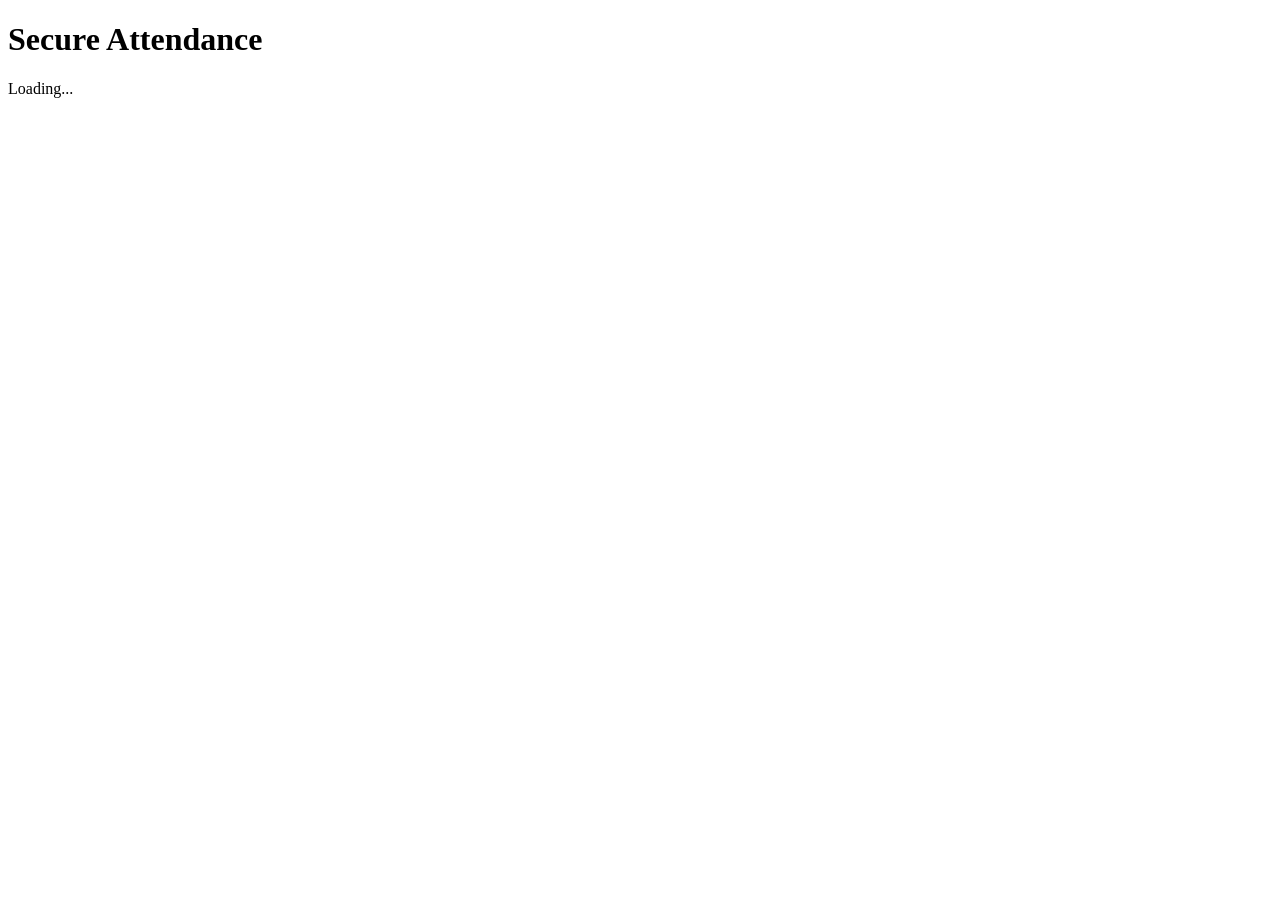
==== index.html @ f1f604b9 "Add mobile attendance web app" ====
<!doctype html><html><head><meta charset='utf-8'><meta name='viewport' content='width=device-width,initial-scale=1'><title>Secure Attendance</title></head><body><h1>Secure Attendance</h1><p>Loading...</p></body></html>
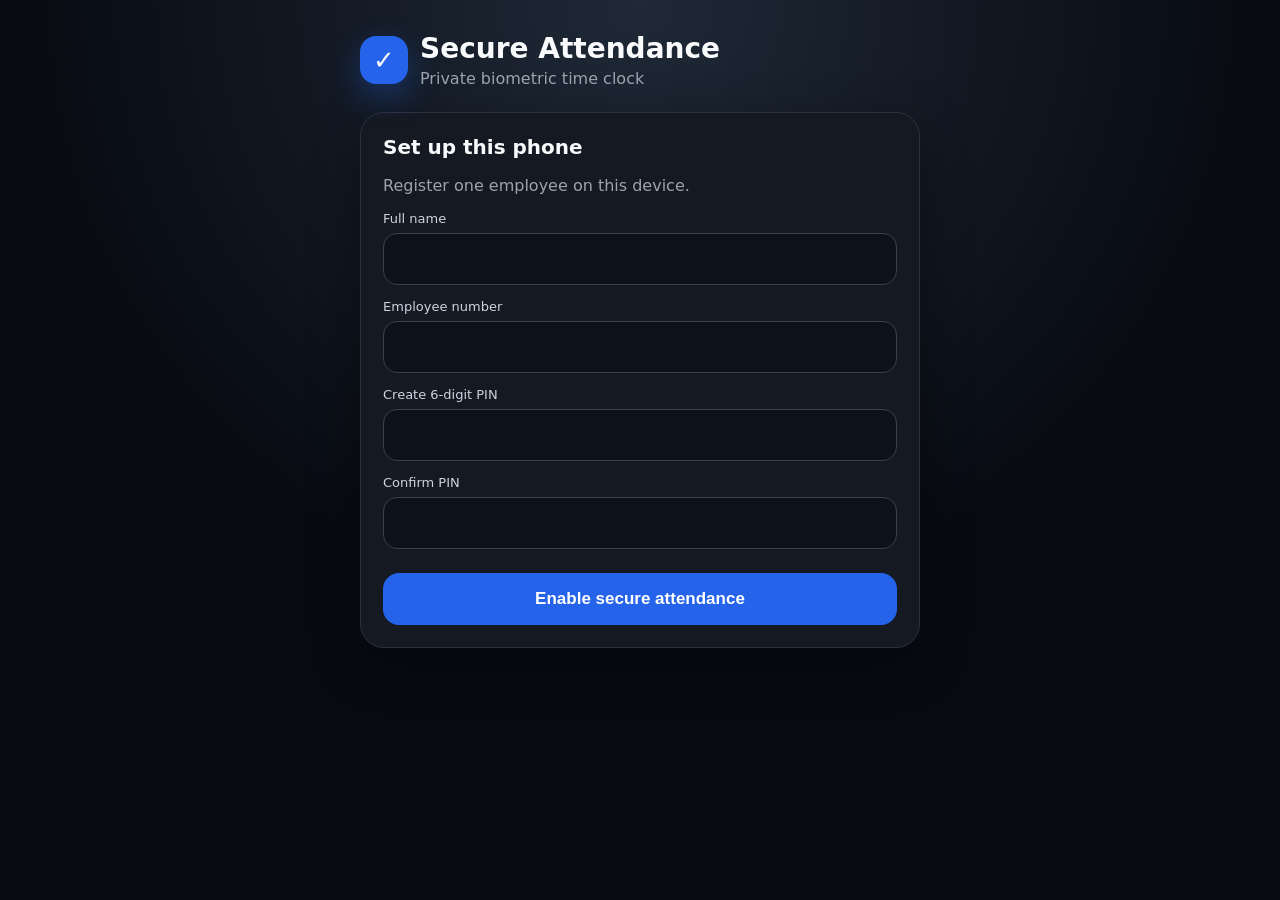
==== commit 94be4159: "Build complete mobile attendance PWA" ====
--- a/index.html
+++ b/index.html
@@ -1 +1,76 @@
-<!doctype html><html><head><meta charset='utf-8'><meta name='viewport' content='width=device-width,initial-scale=1'><title>Secure Attendance</title></head><body><h1>Secure Attendance</h1><p>Loading...</p></body></html>+<!doctype html>
+<html lang="en">
+<head>
+<meta charset="utf-8" />
+<meta name="viewport" content="width=device-width,initial-scale=1,viewport-fit=cover" />
+<meta name="theme-color" content="#111827" />
+<link rel="manifest" href="manifest.webmanifest" />
+<title>Secure Attendance</title>
+<style>
+:root{font-family:Inter,system-ui,-apple-system,Segoe UI,Roboto,sans-serif;color:#f9fafb;background:#080b12}*{box-sizing:border-box}body{margin:0;min-height:100vh;background:radial-gradient(circle at top,#1f2937 0,#080b12 55%);padding:env(safe-area-inset-top) 16px env(safe-area-inset-bottom)}.app{max-width:560px;margin:auto;padding:24px 0 80px}.brand{display:flex;align-items:center;gap:12px;margin:8px 0 24px}.logo{width:48px;height:48px;border-radius:16px;background:#2563eb;display:grid;place-items:center;font-size:26px;box-shadow:0 12px 32px #2563eb55}.muted{color:#9ca3af}.card{background:#151922;border:1px solid #2a3140;border-radius:24px;padding:22px;margin-bottom:16px;box-shadow:0 18px 50px #0006}h1,h2,p{margin-top:0}h1{font-size:28px;margin-bottom:4px}h2{font-size:20px}.field{margin:14px 0}.field label{display:block;font-size:13px;color:#cbd5e1;margin-bottom:7px}.field input{width:100%;padding:15px 16px;border-radius:14px;border:1px solid #374151;background:#0d1119;color:white;font-size:17px;outline:none}.field input:focus{border-color:#3b82f6}.btn{width:100%;border:0;border-radius:16px;padding:16px;font-size:17px;font-weight:750;cursor:pointer;margin-top:10px}.primary{background:#2563eb;color:white}.success{background:#16a34a;color:white}.danger{background:#dc2626;color:white}.secondary{background:#293140;color:white}.ghost{background:transparent;color:#cbd5e1;border:1px solid #374151}.clock{font-size:48px;font-weight:800;letter-spacing:-2px;text-align:center;margin:8px 0}.date{text-align:center;color:#9ca3af}.status{text-align:center;margin:22px 0}.pill{display:inline-block;padding:8px 13px;border-radius:999px;background:#263043;color:#cbd5e1;font-size:13px}.tabs{position:fixed;bottom:0;left:0;right:0;background:#10141ddd;border-top:1px solid #2a3140;backdrop-filter:blur(16px);display:flex;justify-content:center;padding:8px max(12px,env(safe-area-inset-right)) calc(8px + env(safe-area-inset-bottom))}.tabs button{max-width:280px;flex:1;background:transparent;border:0;color:#9ca3af;padding:10px;font-weight:700}.tabs button.active{color:#60a5fa}.row{display:flex;justify-content:space-between;align-items:center;gap:12px;padding:14px 0;border-bottom:1px solid #2a3140}.row:last-child{border-bottom:0}.type{font-weight:750}.time{font-size:14px;color:#9ca3af}.empty{text-align:center;color:#9ca3af;padding:30px 0}.hidden{display:none!important}.notice{padding:12px 14px;border-radius:14px;background:#312e1d;color:#fde68a;font-size:13px;margin:12px 0}.error{background:#3b1717;color:#fecaca}.ok{background:#15351f;color:#bbf7d0}.pin{text-align:center;letter-spacing:12px;font-size:24px}.topline{display:flex;justify-content:space-between;align-items:center}.small{font-size:12px}.summary{display:grid;grid-template-columns:1fr 1fr;gap:12px}.stat{background:#0e131c;border-radius:16px;padding:16px}.stat b{display:block;font-size:24px;margin-top:4px}
+</style>
+</head>
+<body>
+<div class="app">
+  <div class="brand"><div class="logo">✓</div><div><h1>Secure Attendance</h1><div class="muted">Private biometric time clock</div></div></div>
+
+  <section id="enrol" class="card hidden">
+    <h2>Set up this phone</h2><p class="muted">Register one employee on this device.</p>
+    <div class="field"><label>Full name</label><input id="name" autocomplete="name" /></div>
+    <div class="field"><label>Employee number</label><input id="employeeId" autocomplete="off" /></div>
+    <div class="field"><label>Create 6-digit PIN</label><input id="newPin" class="pin" inputmode="numeric" maxlength="6" type="password" /></div>
+    <div class="field"><label>Confirm PIN</label><input id="confirmPin" class="pin" inputmode="numeric" maxlength="6" type="password" /></div>
+    <div id="enrolMsg"></div>
+    <button class="btn primary" onclick="enrol()">Enable secure attendance</button>
+  </section>
+
+  <section id="lock" class="card hidden">
+    <h2>Unlock attendance</h2><p class="muted" id="welcome"></p>
+    <button id="bioUnlock" class="btn primary" onclick="unlockBiometric()">Unlock with biometrics</button>
+    <div class="field"><label>Or enter your 6-digit PIN</label><input id="pin" class="pin" inputmode="numeric" maxlength="6" type="password" /></div>
+    <div id="lockMsg"></div><button class="btn secondary" onclick="unlockPin()">Unlock with PIN</button>
+  </section>
+
+  <main id="main" class="hidden">
+    <section id="clockView">
+      <div class="card">
+        <div class="topline"><div><b id="employeeName"></b><div class="muted small" id="employeeCode"></div></div><button class="btn ghost" style="width:auto;padding:9px 12px;margin:0" onclick="lockApp()">Lock</button></div>
+        <div class="clock" id="clock">--:--</div><div class="date" id="date"></div>
+        <div class="status"><span class="pill" id="status">Not clocked in</span></div>
+        <button id="punchButton" class="btn success" onclick="punch()">Clock In</button>
+        <div id="punchMsg"></div>
+      </div>
+      <div class="card summary"><div class="stat"><span class="muted small">This week</span><b id="weekHours">0h 00m</b></div><div class="stat"><span class="muted small">Punches</span><b id="weekPunches">0</b></div></div>
+    </section>
+    <section id="historyView" class="hidden"><div class="card"><h2>This week's history</h2><div id="history"></div></div><button class="btn ghost" onclick="exportData()">Export backup</button></section>
+    <nav class="tabs"><button id="clockTab" class="active" onclick="showTab('clock')">Clock</button><button id="historyTab" onclick="showTab('history')">History</button></nav>
+  </main>
+</div>
+<script>
+const K={profile:'sa_profile_v1',punches:'sa_punches_v1'};let unlocked=false;
+const $=id=>document.getElementById(id), profile=()=>JSON.parse(localStorage.getItem(K.profile)||'null'), punches=()=>JSON.parse(localStorage.getItem(K.punches)||'[]');
+function b64(buf){return btoa(String.fromCharCode(...new Uint8Array(buf))).replaceAll('+','-').replaceAll('/','_').replaceAll('=','')}
+function unb64(s){s=s.replaceAll('-','+').replaceAll('_','/');while(s.length%4)s+='=';return Uint8Array.from(atob(s),c=>c.charCodeAt(0))}
+async function hashPin(pin,salt){const data=new TextEncoder().encode(salt+':'+pin);return b64(await crypto.subtle.digest('SHA-256',data))}
+function random(n=32){const a=new Uint8Array(n);crypto.getRandomValues(a);return a}
+function msg(id,text,cls='error'){ $(id).innerHTML=text?`<div class="notice ${cls}">${text}</div>`:'' }
+function boot(){if('serviceWorker'in navigator)navigator.serviceWorker.register('./sw.js').catch(()=>{});tick();setInterval(tick,1000);const p=profile();if(!p){$('enrol').classList.remove('hidden')}else{$('welcome').textContent=`Welcome back, ${p.name}`;$('lock').classList.remove('hidden');if(!window.PublicKeyCredential)$('bioUnlock').classList.add('hidden')}}
+function tick(){const d=new Date();$('clock').textContent=d.toLocaleTimeString([],{hour:'2-digit',minute:'2-digit'});$('date').textContent=d.toLocaleDateString([],{weekday:'long',day:'numeric',month:'long',year:'numeric'})}
+async function enrol(){msg('enrolMsg','');const name=$('name').value.trim(),employeeId=$('employeeId').value.trim(),pin=$('newPin').value,confirm=$('confirmPin').value;if(!name||!employeeId)return msg('enrolMsg','Enter the employee name and number.');if(!/^\d{6}$/.test(pin)||pin!==confirm)return msg('enrolMsg','Use matching 6-digit PINs.');const salt=b64(random(16)),pinHash=await hashPin(pin,salt);let credentialId=null;if(window.PublicKeyCredential&&location.protocol==='https:'){try{const c=await navigator.credentials.create({publicKey:{challenge:random(),rp:{name:'Secure Attendance'},user:{id:random(16),name:employeeId,displayName:name},pubKeyCredParams:[{alg:-7,type:'public-key'},{alg:-257,type:'public-key'}],authenticatorSelection:{authenticatorAttachment:'platform',userVerification:'required'},timeout:60000,attestation:'none'}});credentialId=b64(c.rawId)}catch(e){if(!confirm('Biometric enrolment was cancelled or unavailable. Continue with PIN only?'))return}}localStorage.setItem(K.profile,JSON.stringify({name,employeeId,salt,pinHash,credentialId,createdAt:new Date().toISOString()}));localStorage.setItem(K.punches,'[]');$('enrol').classList.add('hidden');openMain();}
+async function biometricVerify(){const p=profile();if(!p?.credentialId||!window.PublicKeyCredential)throw new Error('Biometrics are not enrolled on this device.');await navigator.credentials.get({publicKey:{challenge:random(),allowCredentials:[{id:unb64(p.credentialId),type:'public-key',transports:['internal']}],userVerification:'required',timeout:60000}});return true}
+async function unlockBiometric(){msg('lockMsg','');try{await biometricVerify();$('lock').classList.add('hidden');openMain()}catch(e){msg('lockMsg','Biometric verification failed. Use your PIN or try again.')}}
+async function unlockPin(){msg('lockMsg','');const p=profile(),pin=$('pin').value;if(await hashPin(pin,p.salt)!==p.pinHash)return msg('lockMsg','Incorrect PIN.');$('pin').value='';$('lock').classList.add('hidden');openMain()}
+function openMain(){unlocked=true;$('main').classList.remove('hidden');const p=profile();$('employeeName').textContent=p.name;$('employeeCode').textContent=`Employee ${p.employeeId}`;render()}
+function lockApp(){unlocked=false;$('main').classList.add('hidden');$('lock').classList.remove('hidden')}
+function currentState(){const a=punches();return a.length&&a[0].type==='IN'?'IN':'OUT'}
+async function punch(){msg('punchMsg','');const p=profile();if(p.credentialId){try{await biometricVerify()}catch(e){return msg('punchMsg','Identity verification failed. No attendance was recorded.')}}else{const pin=prompt('Enter your 6-digit attendance PIN');if(!pin||await hashPin(pin,p.salt)!==p.pinHash)return msg('punchMsg','Incorrect PIN. No attendance was recorded.')}const type=currentState()==='IN'?'OUT':'IN',a=punches();a.unshift({id:crypto.randomUUID?.()||String(Date.now()),type,timestamp:new Date().toISOString(),verified:p.credentialId?'BIOMETRIC':'PIN'});localStorage.setItem(K.punches,JSON.stringify(a));msg('punchMsg',type==='IN'?'Clock-in recorded successfully.':'Clock-out recorded successfully.','ok');render()}
+function weekStart(){const d=new Date(),day=(d.getDay()+6)%7;d.setHours(0,0,0,0);d.setDate(d.getDate()-day);return d}
+function weekly(){return punches().filter(x=>new Date(x.timestamp)>=weekStart())}
+function duration(list){let ms=0,inTime=null;[...list].reverse().forEach(x=>{if(x.type==='IN')inTime=new Date(x.timestamp);else if(inTime){ms+=new Date(x.timestamp)-inTime;inTime=null}});return ms}
+function fmt(ms){const m=Math.floor(ms/60000);return `${Math.floor(m/60)}h ${String(m%60).padStart(2,'0')}m`}
+function render(){const state=currentState();$('status').textContent=state==='IN'?'Currently clocked in':'Not clocked in';$('punchButton').textContent=state==='IN'?'Clock Out':'Clock In';$('punchButton').className='btn '+(state==='IN'?'danger':'success');const w=weekly();$('weekHours').textContent=fmt(duration(w));$('weekPunches').textContent=w.length;const h=$('history');h.innerHTML=w.length?w.map(x=>`<div class="row"><div><div class="type">${x.type==='IN'?'Clock In':'Clock Out'}</div><div class="time">${new Date(x.timestamp).toLocaleDateString([],{weekday:'short',day:'numeric',month:'short'})}</div></div><div style="text-align:right"><b>${new Date(x.timestamp).toLocaleTimeString([],{hour:'2-digit',minute:'2-digit'})}</b><div class="time">${x.verified}</div></div></div>`).join(''):'<div class="empty">No punches recorded this week.</div>'}
+function showTab(t){$('clockView').classList.toggle('hidden',t!=='clock');$('historyView').classList.toggle('hidden',t!=='history');$('clockTab').classList.toggle('active',t==='clock');$('historyTab').classList.toggle('active',t==='history');render()}
+function exportData(){const blob=new Blob([JSON.stringify({profile:{name:profile().name,employeeId:profile().employeeId},punches:punches()},null,2)],{type:'application/json'}),a=document.createElement('a');a.href=URL.createObjectURL(blob);a.download='attendance-backup.json';a.click();URL.revokeObjectURL(a.href)}
+document.addEventListener('visibilitychange',()=>{if(document.hidden&&unlocked)lockApp()});boot();
+</script>
+</body></html>
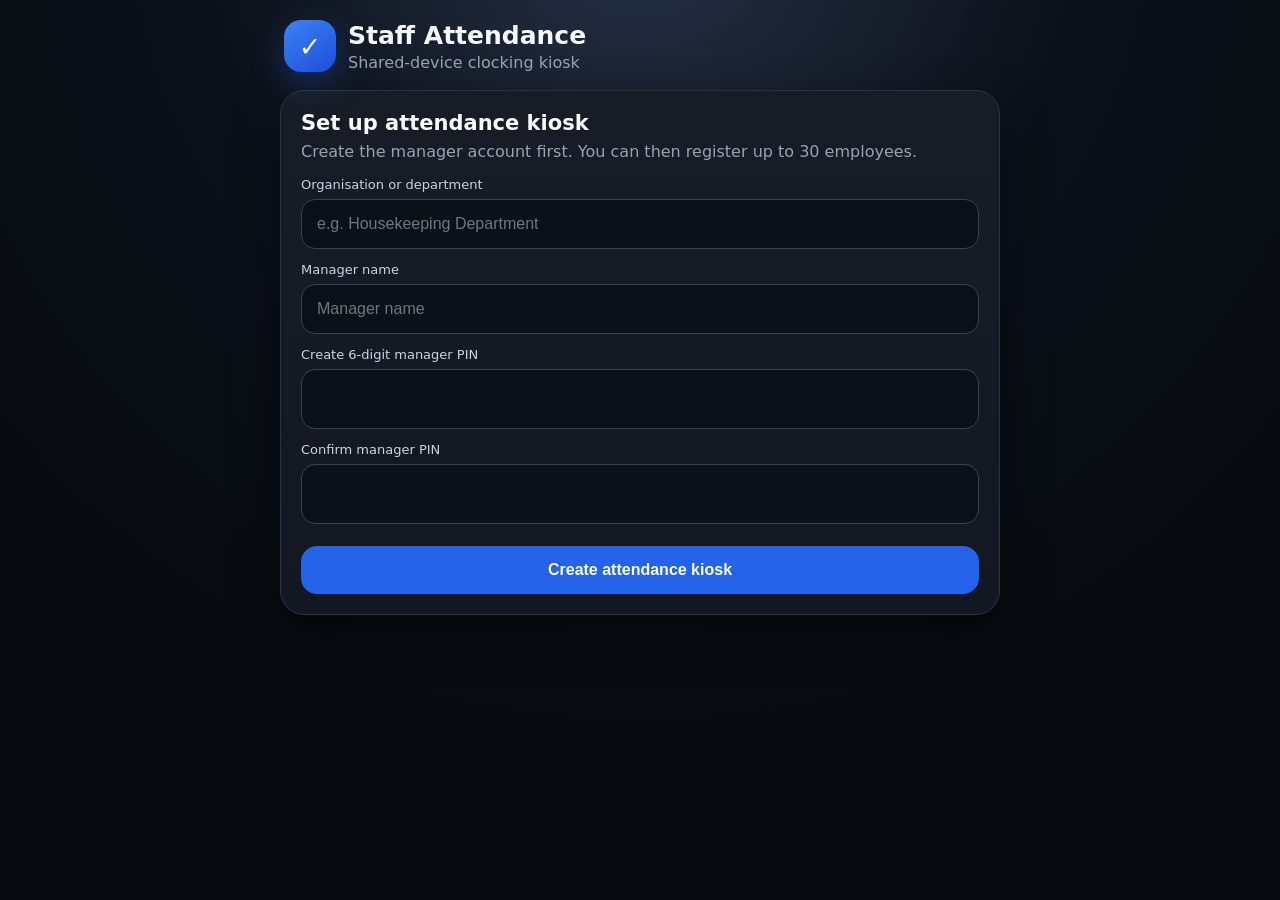
==== commit 17b21952: "Convert attendance app to 30 employee kiosk" ====
--- a/index.html
+++ b/index.html
@@ -2,75 +2,114 @@
 <html lang="en">
 <head>
 <meta charset="utf-8" />
-<meta name="viewport" content="width=device-width,initial-scale=1,viewport-fit=cover" />
+<meta name="viewport" content="width=device-width,initial-scale=1,viewport-fit=cover,user-scalable=no" />
 <meta name="theme-color" content="#111827" />
+<meta name="mobile-web-app-capable" content="yes" />
+<meta name="apple-mobile-web-app-capable" content="yes" />
+<meta name="apple-mobile-web-app-status-bar-style" content="black-translucent" />
 <link rel="manifest" href="manifest.webmanifest" />
-<title>Secure Attendance</title>
-<style>
-:root{font-family:Inter,system-ui,-apple-system,Segoe UI,Roboto,sans-serif;color:#f9fafb;background:#080b12}*{box-sizing:border-box}body{margin:0;min-height:100vh;background:radial-gradient(circle at top,#1f2937 0,#080b12 55%);padding:env(safe-area-inset-top) 16px env(safe-area-inset-bottom)}.app{max-width:560px;margin:auto;padding:24px 0 80px}.brand{display:flex;align-items:center;gap:12px;margin:8px 0 24px}.logo{width:48px;height:48px;border-radius:16px;background:#2563eb;display:grid;place-items:center;font-size:26px;box-shadow:0 12px 32px #2563eb55}.muted{color:#9ca3af}.card{background:#151922;border:1px solid #2a3140;border-radius:24px;padding:22px;margin-bottom:16px;box-shadow:0 18px 50px #0006}h1,h2,p{margin-top:0}h1{font-size:28px;margin-bottom:4px}h2{font-size:20px}.field{margin:14px 0}.field label{display:block;font-size:13px;color:#cbd5e1;margin-bottom:7px}.field input{width:100%;padding:15px 16px;border-radius:14px;border:1px solid #374151;background:#0d1119;color:white;font-size:17px;outline:none}.field input:focus{border-color:#3b82f6}.btn{width:100%;border:0;border-radius:16px;padding:16px;font-size:17px;font-weight:750;cursor:pointer;margin-top:10px}.primary{background:#2563eb;color:white}.success{background:#16a34a;color:white}.danger{background:#dc2626;color:white}.secondary{background:#293140;color:white}.ghost{background:transparent;color:#cbd5e1;border:1px solid #374151}.clock{font-size:48px;font-weight:800;letter-spacing:-2px;text-align:center;margin:8px 0}.date{text-align:center;color:#9ca3af}.status{text-align:center;margin:22px 0}.pill{display:inline-block;padding:8px 13px;border-radius:999px;background:#263043;color:#cbd5e1;font-size:13px}.tabs{position:fixed;bottom:0;left:0;right:0;background:#10141ddd;border-top:1px solid #2a3140;backdrop-filter:blur(16px);display:flex;justify-content:center;padding:8px max(12px,env(safe-area-inset-right)) calc(8px + env(safe-area-inset-bottom))}.tabs button{max-width:280px;flex:1;background:transparent;border:0;color:#9ca3af;padding:10px;font-weight:700}.tabs button.active{color:#60a5fa}.row{display:flex;justify-content:space-between;align-items:center;gap:12px;padding:14px 0;border-bottom:1px solid #2a3140}.row:last-child{border-bottom:0}.type{font-weight:750}.time{font-size:14px;color:#9ca3af}.empty{text-align:center;color:#9ca3af;padding:30px 0}.hidden{display:none!important}.notice{padding:12px 14px;border-radius:14px;background:#312e1d;color:#fde68a;font-size:13px;margin:12px 0}.error{background:#3b1717;color:#fecaca}.ok{background:#15351f;color:#bbf7d0}.pin{text-align:center;letter-spacing:12px;font-size:24px}.topline{display:flex;justify-content:space-between;align-items:center}.small{font-size:12px}.summary{display:grid;grid-template-columns:1fr 1fr;gap:12px}.stat{background:#0e131c;border-radius:16px;padding:16px}.stat b{display:block;font-size:24px;margin-top:4px}
-</style>
+<title>Staff Attendance Kiosk</title>
+<link rel="stylesheet" href="app.css" />
 </head>
 <body>
 <div class="app">
-  <div class="brand"><div class="logo">✓</div><div><h1>Secure Attendance</h1><div class="muted">Private biometric time clock</div></div></div>
+  <header class="brand"><div class="logo">✓</div><div><h1 id="brandName">Staff Attendance</h1><div class="muted">Shared-device clocking kiosk</div></div></header>
 
-  <section id="enrol" class="card hidden">
-    <h2>Set up this phone</h2><p class="muted">Register one employee on this device.</p>
-    <div class="field"><label>Full name</label><input id="name" autocomplete="name" /></div>
-    <div class="field"><label>Employee number</label><input id="employeeId" autocomplete="off" /></div>
-    <div class="field"><label>Create 6-digit PIN</label><input id="newPin" class="pin" inputmode="numeric" maxlength="6" type="password" /></div>
-    <div class="field"><label>Confirm PIN</label><input id="confirmPin" class="pin" inputmode="numeric" maxlength="6" type="password" /></div>
-    <div id="enrolMsg"></div>
-    <button class="btn primary" onclick="enrol()">Enable secure attendance</button>
+  <section id="setupView" class="card hidden">
+    <h2>Set up attendance kiosk</h2>
+    <p class="muted">Create the manager account first. You can then register up to 30 employees.</p>
+    <div class="field"><label>Organisation or department</label><input id="setupOrg" placeholder="e.g. Housekeeping Department" maxlength="60" /></div>
+    <div class="field"><label>Manager name</label><input id="setupManager" placeholder="Manager name" maxlength="60" /></div>
+    <div class="field"><label>Create 6-digit manager PIN</label><input id="setupPin" class="pin" inputmode="numeric" maxlength="6" type="password" /></div>
+    <div class="field"><label>Confirm manager PIN</label><input id="setupPin2" class="pin" inputmode="numeric" maxlength="6" type="password" /></div>
+    <div id="setupMsg"></div>
+    <button class="btn primary" onclick="createKiosk()">Create attendance kiosk</button>
   </section>
 
-  <section id="lock" class="card hidden">
-    <h2>Unlock attendance</h2><p class="muted" id="welcome"></p>
-    <button id="bioUnlock" class="btn primary" onclick="unlockBiometric()">Unlock with biometrics</button>
-    <div class="field"><label>Or enter your 6-digit PIN</label><input id="pin" class="pin" inputmode="numeric" maxlength="6" type="password" /></div>
-    <div id="lockMsg"></div><button class="btn secondary" onclick="unlockPin()">Unlock with PIN</button>
+  <main id="kioskView" class="hidden">
+    <section id="clockPage">
+      <div class="card">
+        <div class="kiosk-title"><div class="clock" id="clock">--:--</div><div class="date" id="date"></div></div>
+        <div class="field search"><label>Select your name</label><input id="employeeSearch" placeholder="Search name or employee number" oninput="renderEmployees()" /></div>
+        <div class="section-head"><span class="count" id="employeeCount"></span><span class="badge" id="clockedInCount">0 clocked in</span></div>
+        <div id="employeeGrid" class="employee-grid"></div>
+        <div id="noEmployees" class="empty hidden">No employees have been registered. Ask the manager to add employees.</div>
+      </div>
+      <button class="admin-link" onclick="openAdminLogin()">Manager administration</button>
+      <div class="footer-note">Each employee must use their own private six-digit PIN.</div>
+    </section>
+
+    <section id="todayPage" class="hidden">
+      <div class="card"><div class="section-head"><h2 style="margin:0">Today's activity</h2><span class="badge" id="todayDate"></span></div><div id="todayActivity"></div></div>
+    </section>
+
+    <nav class="tabs"><button id="clockTab" class="active" onclick="showKioskTab('clock')">Clock</button><button id="todayTab" onclick="showKioskTab('today')">Today</button></nav>
+  </main>
+
+  <section id="adminView" class="hidden">
+    <div class="card">
+      <div class="admin-head"><div><h2 style="margin:0" id="adminOrg">Administration</h2><div class="muted small" id="adminManager"></div></div><button class="btn ghost mini" onclick="exitAdmin()">Exit</button></div>
+      <div class="admin-tabs"><button id="adminDashTab" class="active" onclick="showAdminTab('dashboard')">Dashboard</button><button id="adminStaffTab" onclick="showAdminTab('staff')">Employees</button><button id="adminReportTab" onclick="showAdminTab('reports')">Reports</button><button id="adminBackupTab" onclick="showAdminTab('backup')">Backup</button></div>
+
+      <div id="adminDashboard">
+        <div class="summary">
+          <div class="stat"><span>Employees</span><b id="statEmployees">0</b></div>
+          <div class="stat"><span>Clocked in</span><b id="statClockedIn">0</b></div>
+          <div class="stat"><span>Punches today</span><b id="statToday">0</b></div>
+          <div class="stat"><span>Hours this week</span><b id="statWeekHours">0h</b></div>
+        </div>
+        <div style="height:14px"></div>
+        <h3>Currently clocked in</h3><div id="currentlyIn"></div>
+      </div>
+
+      <div id="adminStaff" class="hidden">
+        <div class="section-head"><div><h3 style="margin:0">Employee register</h3><div class="muted small">Maximum 30 active employees</div></div><span class="badge" id="staffLimit">0 / 30</span></div>
+        <div class="inline"><div class="field"><label>Full name</label><input id="newEmployeeName" maxlength="60" /></div><div class="field"><label>Employee number</label><input id="newEmployeeCode" maxlength="20" /></div></div>
+        <div class="field"><label>Employee 6-digit PIN</label><input id="newEmployeePin" class="pin" inputmode="numeric" maxlength="6" type="password" /></div>
+        <div id="staffMsg"></div><button class="btn primary" onclick="addEmployee()">Add employee</button>
+        <div style="height:16px"></div><div id="staffList"></div>
+      </div>
+
+      <div id="adminReports" class="hidden">
+        <div class="inline"><div class="field"><label>Employee</label><select id="reportEmployee" onchange="renderReports()"></select></div><div class="field"><label>Period</label><select id="reportPeriod" onchange="renderReports()"><option value="today">Today</option><option value="week" selected>This week</option><option value="month">This month</option><option value="all">All records</option></select></div></div>
+        <div class="summary"><div class="stat"><span>Total hours</span><b id="reportHours">0h 00m</b></div><div class="stat"><span>Total punches</span><b id="reportPunches">0</b></div></div>
+        <div style="height:14px"></div><div id="reportRows"></div>
+        <button class="btn secondary" onclick="addMissedPunch()">Add missed punch</button>
+        <button class="btn ghost" onclick="exportCsv()">Export report as CSV</button>
+      </div>
+
+      <div id="adminBackup" class="hidden">
+        <h3>Backup and restore</h3><p class="muted">Attendance data is stored on this device. Export a backup regularly and keep it in a safe location.</p>
+        <button class="btn primary" onclick="exportBackup()">Download complete backup</button>
+        <button class="btn secondary" onclick="document.getElementById('restoreFile').click()">Restore from backup</button>
+        <input class="file-input" id="restoreFile" type="file" accept="application/json" onchange="restoreBackup(event)" />
+        <div id="backupMsg"></div>
+        <div class="card danger-zone" style="margin:20px 0 0;padding:16px"><h3>Manager security</h3><button class="btn warning" onclick="changeAdminPin()">Change manager PIN</button></div>
+      </div>
+    </div>
   </section>
+</div>
 
-  <main id="main" class="hidden">
-    <section id="clockView">
-      <div class="card">
-        <div class="topline"><div><b id="employeeName"></b><div class="muted small" id="employeeCode"></div></div><button class="btn ghost" style="width:auto;padding:9px 12px;margin:0" onclick="lockApp()">Lock</button></div>
-        <div class="clock" id="clock">--:--</div><div class="date" id="date"></div>
-        <div class="status"><span class="pill" id="status">Not clocked in</span></div>
-        <button id="punchButton" class="btn success" onclick="punch()">Clock In</button>
-        <div id="punchMsg"></div>
-      </div>
-      <div class="card summary"><div class="stat"><span class="muted small">This week</span><b id="weekHours">0h 00m</b></div><div class="stat"><span class="muted small">Punches</span><b id="weekPunches">0</b></div></div>
-    </section>
-    <section id="historyView" class="hidden"><div class="card"><h2>This week's history</h2><div id="history"></div></div><button class="btn ghost" onclick="exportData()">Export backup</button></section>
-    <nav class="tabs"><button id="clockTab" class="active" onclick="showTab('clock')">Clock</button><button id="historyTab" onclick="showTab('history')">History</button></nav>
-  </main>
+<div id="employeeModal" class="modal hidden">
+  <div class="modal-card">
+    <div class="selected"><div class="avatar" id="modalAvatar">A</div><h2 id="modalName"></h2><div class="muted" id="modalCode"></div><div style="margin-top:10px"><span class="pill" id="modalStatus"></span></div></div>
+    <div class="pin-dots" id="pinDots">○ ○ ○ ○ ○ ○</div>
+    <div id="employeeMsg"></div>
+    <div class="keypad">
+      <button class="key" onclick="keypad('1')">1</button><button class="key" onclick="keypad('2')">2</button><button class="key" onclick="keypad('3')">3</button>
+      <button class="key" onclick="keypad('4')">4</button><button class="key" onclick="keypad('5')">5</button><button class="key" onclick="keypad('6')">6</button>
+      <button class="key" onclick="keypad('7')">7</button><button class="key" onclick="keypad('8')">8</button><button class="key" onclick="keypad('9')">9</button>
+      <button class="key" onclick="keypad('clear')">C</button><button class="key" onclick="keypad('0')">0</button><button class="key" onclick="keypad('back')">⌫</button>
+    </div>
+    <button id="confirmPunchBtn" class="btn success" onclick="confirmEmployeePunch()" disabled>Clock In</button>
+    <button class="btn ghost" onclick="closeEmployeeModal()">Cancel</button>
+  </div>
 </div>
-<script>
-const K={profile:'sa_profile_v1',punches:'sa_punches_v1'};let unlocked=false;
-const $=id=>document.getElementById(id), profile=()=>JSON.parse(localStorage.getItem(K.profile)||'null'), punches=()=>JSON.parse(localStorage.getItem(K.punches)||'[]');
-function b64(buf){return btoa(String.fromCharCode(...new Uint8Array(buf))).replaceAll('+','-').replaceAll('/','_').replaceAll('=','')}
-function unb64(s){s=s.replaceAll('-','+').replaceAll('_','/');while(s.length%4)s+='=';return Uint8Array.from(atob(s),c=>c.charCodeAt(0))}
-async function hashPin(pin,salt){const data=new TextEncoder().encode(salt+':'+pin);return b64(await crypto.subtle.digest('SHA-256',data))}
-function random(n=32){const a=new Uint8Array(n);crypto.getRandomValues(a);return a}
-function msg(id,text,cls='error'){ $(id).innerHTML=text?`<div class="notice ${cls}">${text}</div>`:'' }
-function boot(){if('serviceWorker'in navigator)navigator.serviceWorker.register('./sw.js').catch(()=>{});tick();setInterval(tick,1000);const p=profile();if(!p){$('enrol').classList.remove('hidden')}else{$('welcome').textContent=`Welcome back, ${p.name}`;$('lock').classList.remove('hidden');if(!window.PublicKeyCredential)$('bioUnlock').classList.add('hidden')}}
-function tick(){const d=new Date();$('clock').textContent=d.toLocaleTimeString([],{hour:'2-digit',minute:'2-digit'});$('date').textContent=d.toLocaleDateString([],{weekday:'long',day:'numeric',month:'long',year:'numeric'})}
-async function enrol(){msg('enrolMsg','');const name=$('name').value.trim(),employeeId=$('employeeId').value.trim(),pin=$('newPin').value,confirm=$('confirmPin').value;if(!name||!employeeId)return msg('enrolMsg','Enter the employee name and number.');if(!/^\d{6}$/.test(pin)||pin!==confirm)return msg('enrolMsg','Use matching 6-digit PINs.');const salt=b64(random(16)),pinHash=await hashPin(pin,salt);let credentialId=null;if(window.PublicKeyCredential&&location.protocol==='https:'){try{const c=await navigator.credentials.create({publicKey:{challenge:random(),rp:{name:'Secure Attendance'},user:{id:random(16),name:employeeId,displayName:name},pubKeyCredParams:[{alg:-7,type:'public-key'},{alg:-257,type:'public-key'}],authenticatorSelection:{authenticatorAttachment:'platform',userVerification:'required'},timeout:60000,attestation:'none'}});credentialId=b64(c.rawId)}catch(e){if(!confirm('Biometric enrolment was cancelled or unavailable. Continue with PIN only?'))return}}localStorage.setItem(K.profile,JSON.stringify({name,employeeId,salt,pinHash,credentialId,createdAt:new Date().toISOString()}));localStorage.setItem(K.punches,'[]');$('enrol').classList.add('hidden');openMain();}
-async function biometricVerify(){const p=profile();if(!p?.credentialId||!window.PublicKeyCredential)throw new Error('Biometrics are not enrolled on this device.');await navigator.credentials.get({publicKey:{challenge:random(),allowCredentials:[{id:unb64(p.credentialId),type:'public-key',transports:['internal']}],userVerification:'required',timeout:60000}});return true}
-async function unlockBiometric(){msg('lockMsg','');try{await biometricVerify();$('lock').classList.add('hidden');openMain()}catch(e){msg('lockMsg','Biometric verification failed. Use your PIN or try again.')}}
-async function unlockPin(){msg('lockMsg','');const p=profile(),pin=$('pin').value;if(await hashPin(pin,p.salt)!==p.pinHash)return msg('lockMsg','Incorrect PIN.');$('pin').value='';$('lock').classList.add('hidden');openMain()}
-function openMain(){unlocked=true;$('main').classList.remove('hidden');const p=profile();$('employeeName').textContent=p.name;$('employeeCode').textContent=`Employee ${p.employeeId}`;render()}
-function lockApp(){unlocked=false;$('main').classList.add('hidden');$('lock').classList.remove('hidden')}
-function currentState(){const a=punches();return a.length&&a[0].type==='IN'?'IN':'OUT'}
-async function punch(){msg('punchMsg','');const p=profile();if(p.credentialId){try{await biometricVerify()}catch(e){return msg('punchMsg','Identity verification failed. No attendance was recorded.')}}else{const pin=prompt('Enter your 6-digit attendance PIN');if(!pin||await hashPin(pin,p.salt)!==p.pinHash)return msg('punchMsg','Incorrect PIN. No attendance was recorded.')}const type=currentState()==='IN'?'OUT':'IN',a=punches();a.unshift({id:crypto.randomUUID?.()||String(Date.now()),type,timestamp:new Date().toISOString(),verified:p.credentialId?'BIOMETRIC':'PIN'});localStorage.setItem(K.punches,JSON.stringify(a));msg('punchMsg',type==='IN'?'Clock-in recorded successfully.':'Clock-out recorded successfully.','ok');render()}
-function weekStart(){const d=new Date(),day=(d.getDay()+6)%7;d.setHours(0,0,0,0);d.setDate(d.getDate()-day);return d}
-function weekly(){return punches().filter(x=>new Date(x.timestamp)>=weekStart())}
-function duration(list){let ms=0,inTime=null;[...list].reverse().forEach(x=>{if(x.type==='IN')inTime=new Date(x.timestamp);else if(inTime){ms+=new Date(x.timestamp)-inTime;inTime=null}});return ms}
-function fmt(ms){const m=Math.floor(ms/60000);return `${Math.floor(m/60)}h ${String(m%60).padStart(2,'0')}m`}
-function render(){const state=currentState();$('status').textContent=state==='IN'?'Currently clocked in':'Not clocked in';$('punchButton').textContent=state==='IN'?'Clock Out':'Clock In';$('punchButton').className='btn '+(state==='IN'?'danger':'success');const w=weekly();$('weekHours').textContent=fmt(duration(w));$('weekPunches').textContent=w.length;const h=$('history');h.innerHTML=w.length?w.map(x=>`<div class="row"><div><div class="type">${x.type==='IN'?'Clock In':'Clock Out'}</div><div class="time">${new Date(x.timestamp).toLocaleDateString([],{weekday:'short',day:'numeric',month:'short'})}</div></div><div style="text-align:right"><b>${new Date(x.timestamp).toLocaleTimeString([],{hour:'2-digit',minute:'2-digit'})}</b><div class="time">${x.verified}</div></div></div>`).join(''):'<div class="empty">No punches recorded this week.</div>'}
-function showTab(t){$('clockView').classList.toggle('hidden',t!=='clock');$('historyView').classList.toggle('hidden',t!=='history');$('clockTab').classList.toggle('active',t==='clock');$('historyTab').classList.toggle('active',t==='history');render()}
-function exportData(){const blob=new Blob([JSON.stringify({profile:{name:profile().name,employeeId:profile().employeeId},punches:punches()},null,2)],{type:'application/json'}),a=document.createElement('a');a.href=URL.createObjectURL(blob);a.download='attendance-backup.json';a.click();URL.revokeObjectURL(a.href)}
-document.addEventListener('visibilitychange',()=>{if(document.hidden&&unlocked)lockApp()});boot();
-</script>
-</body></html>
+
+<div id="adminLoginModal" class="modal hidden">
+  <div class="modal-card"><h2>Manager access</h2><p class="muted">Enter the manager PIN to open administration.</p><div class="field"><input id="adminLoginPin" class="pin" inputmode="numeric" maxlength="6" type="password" /></div><div id="adminLoginMsg"></div><button class="btn primary" onclick="adminLogin()">Open administration</button><button class="btn ghost" onclick="closeAdminLogin()">Cancel</button></div>
+</div>
+
+<script src="app.js"></script>
+</body>
+</html>
--- a/app.css
+++ b/app.css
@@ -0,0 +1 @@
+:root{font-family:Inter,system-ui,-apple-system,Segoe UI,Roboto,sans-serif;color:#f9fafb;background:#070a10;--bg:#070a10;--card:#141922;--line:#293142;--muted:#98a2b3;--blue:#2563eb;--green:#16a34a;--red:#dc2626;--amber:#d97706}*{box-sizing:border-box}body{margin:0;min-height:100vh;background:radial-gradient(circle at 50% -10%,#263247 0,#0b1018 38%,#070a10 75%);padding:env(safe-area-inset-top) 14px env(safe-area-inset-bottom);-webkit-tap-highlight-color:transparent}.app{max-width:720px;margin:auto;padding:14px 0 86px}.brand{display:flex;align-items:center;gap:12px;margin:6px 4px 18px}.logo{width:52px;height:52px;border-radius:17px;background:linear-gradient(145deg,#3b82f6,#1d4ed8);display:grid;place-items:center;font-size:27px;box-shadow:0 12px 35px #2563eb50}.brand h1{font-size:25px;margin:0 0 3px}.muted{color:var(--muted)}.small{font-size:12px}.card{background:linear-gradient(180deg,#171c26,#121721);border:1px solid var(--line);border-radius:24px;padding:20px;margin-bottom:15px;box-shadow:0 18px 48px #0007}h2,h3,p{margin-top:0}h2{font-size:21px;margin-bottom:7px}h3{font-size:17px;margin-bottom:8px}.field{margin:13px 0}.field label{display:block;font-size:13px;color:#cbd5e1;margin-bottom:7px}.field input,.field select{width:100%;padding:15px;border-radius:14px;border:1px solid #374151;background:#0b111a;color:white;font-size:16px;outline:none}.field input:focus,.field select:focus{border-color:#3b82f6;box-shadow:0 0 0 3px #2563eb25}.pin{text-align:center;letter-spacing:11px;font-size:24px!important;font-weight:750}.btn{width:100%;border:0;border-radius:16px;padding:15px;font-size:16px;font-weight:780;cursor:pointer;margin-top:9px;color:white}.primary{background:var(--blue)}.success{background:var(--green)}.danger{background:var(--red)}.warning{background:var(--amber)}.secondary{background:#293244}.ghost{background:transparent;border:1px solid #3a4558;color:#d7dde7}.btn:disabled{opacity:.45;cursor:not-allowed}.clock{font-size:49px;font-weight:850;letter-spacing:-2px;text-align:center;margin:4px 0}.date{text-align:center;color:var(--muted);font-size:14px}.notice{padding:12px 14px;border-radius:14px;background:#3b1717;color:#fecaca;font-size:13px;margin:12px 0}.notice.ok{background:#13351e;color:#bbf7d0}.notice.warn{background:#352a12;color:#fde68a}.hidden{display:none!important}.topline{display:flex;justify-content:space-between;align-items:center;gap:10px}.summary{display:grid;grid-template-columns:repeat(2,1fr);gap:11px}.stat{background:#0b111a;border:1px solid #222b3a;border-radius:17px;padding:14px}.stat span{display:block;color:var(--muted);font-size:12px}.stat b{display:block;font-size:22px;margin-top:4px}.search{position:relative}.search input{padding-left:42px}.search:before{content:'⌕';position:absolute;left:15px;top:42px;font-size:22px;color:#7f8a9a}.employee-grid{display:grid;grid-template-columns:repeat(2,minmax(0,1fr));gap:10px;margin-top:13px}.employee-card{border:1px solid #30394b;background:#0c121b;border-radius:17px;padding:14px;text-align:left;color:white;min-height:80px}.employee-card:active{transform:scale(.985)}.avatar{width:37px;height:37px;border-radius:12px;background:#23324a;display:grid;place-items:center;font-weight:850;color:#93c5fd;margin-bottom:9px}.employee-name{font-weight:780;white-space:nowrap;overflow:hidden;text-overflow:ellipsis}.employee-code{font-size:12px;color:var(--muted);margin-top:3px}.employee-status{font-size:11px;margin-top:7px;color:#86efac}.employee-status.out{color:#a8b0bd}.modal{position:fixed;inset:0;background:#03060bd9;backdrop-filter:blur(10px);z-index:30;padding:20px;display:flex;align-items:center;justify-content:center}.modal-card{width:min(100%,480px);background:#151b25;border:1px solid #344055;border-radius:25px;padding:21px;box-shadow:0 28px 90px #000}.selected{text-align:center;padding:7px 0 10px}.selected .avatar{margin:0 auto 10px;width:56px;height:56px;border-radius:18px;font-size:21px}.selected h2{margin-bottom:3px}.pill{display:inline-flex;align-items:center;gap:6px;padding:7px 11px;border-radius:999px;background:#252e3f;color:#d1d5db;font-size:12px}.keypad{display:grid;grid-template-columns:repeat(3,1fr);gap:9px;margin:15px 0}.key{border:1px solid #344054;background:#0d131d;color:white;border-radius:16px;padding:15px 5px;font-size:21px;font-weight:760}.key:active{background:#253048}.pin-dots{height:38px;text-align:center;font-size:29px;letter-spacing:12px;margin-top:8px}.tabs{position:fixed;bottom:0;left:0;right:0;background:#0c1119ed;border-top:1px solid #293142;backdrop-filter:blur(16px);display:flex;justify-content:center;padding:7px 10px calc(7px + env(safe-area-inset-bottom));z-index:20}.tabs button{max-width:240px;flex:1;background:transparent;border:0;color:#8f9aaa;padding:11px 5px;font-weight:760}.tabs button.active{color:#60a5fa}.row{display:flex;justify-content:space-between;align-items:center;gap:12px;padding:13px 0;border-bottom:1px solid #293142}.row:last-child{border-bottom:0}.row-title{font-weight:750}.row-sub{font-size:12px;color:var(--muted);margin-top:3px}.actions{display:flex;gap:7px}.mini{width:auto;padding:8px 10px;border-radius:11px;margin:0;font-size:12px}.empty{text-align:center;color:var(--muted);padding:28px 8px}.section-head{display:flex;justify-content:space-between;align-items:center;gap:10px;margin-bottom:10px}.badge{padding:6px 9px;background:#243047;border-radius:999px;font-size:11px;color:#cbd5e1}.admin-head{display:flex;justify-content:space-between;align-items:center;margin-bottom:15px}.admin-tabs{display:flex;overflow:auto;gap:7px;margin-bottom:14px;padding-bottom:3px}.admin-tabs button{white-space:nowrap;border:1px solid #344054;background:#101620;color:#aab3c1;border-radius:12px;padding:10px 13px;font-weight:700}.admin-tabs button.active{background:#1d4ed8;color:white;border-color:#1d4ed8}.table{width:100%;border-collapse:collapse;font-size:13px}.table th,.table td{text-align:left;padding:11px 7px;border-bottom:1px solid #293142}.table th{color:#9aa5b5;font-size:11px}.table td:last-child,.table th:last-child{text-align:right}.status-dot{display:inline-block;width:8px;height:8px;border-radius:50%;margin-right:5px;background:#64748b}.status-dot.in{background:#22c55e}.inline{display:grid;grid-template-columns:1fr 1fr;gap:10px}.admin-link{background:none;border:0;color:#8ca8d7;font-size:12px;padding:7px}.kiosk-title{text-align:center;margin-bottom:12px}.footer-note{text-align:center;font-size:11px;color:#687386;margin-top:18px}.danger-zone{border-color:#5f2a31}.count{font-size:13px;color:#aeb7c4}.locked{opacity:.6}.file-input{display:none}@media(min-width:600px){.employee-grid{grid-template-columns:repeat(3,minmax(0,1fr))}.summary{grid-template-columns:repeat(4,1fr)}}
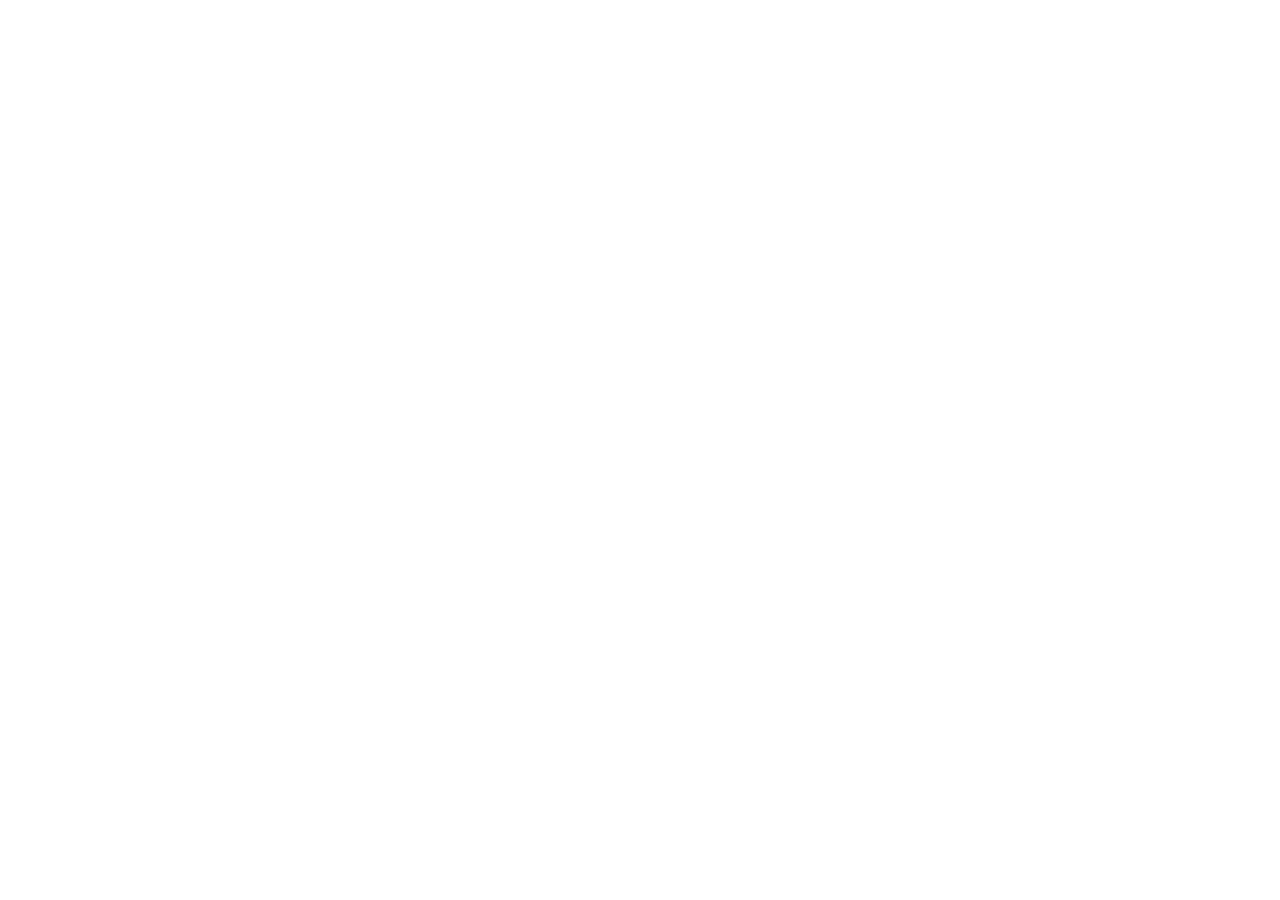
==== commit 5d7df520: "Fix employee registration access" ====
--- a/index.html
+++ b/index.html
@@ -8,108 +8,4 @@
 <meta name="apple-mobile-web-app-capable" content="yes" />
 <meta name="apple-mobile-web-app-status-bar-style" content="black-translucent" />
 <link rel="manifest" href="manifest.webmanifest" />
-<title>Staff Attendance Kiosk</title>
-<link rel="stylesheet" href="app.css" />
-</head>
-<body>
-<div class="app">
-  <header class="brand"><div class="logo">✓</div><div><h1 id="brandName">Staff Attendance</h1><div class="muted">Shared-device clocking kiosk</div></div></header>
-
-  <section id="setupView" class="card hidden">
-    <h2>Set up attendance kiosk</h2>
-    <p class="muted">Create the manager account first. You can then register up to 30 employees.</p>
-    <div class="field"><label>Organisation or department</label><input id="setupOrg" placeholder="e.g. Housekeeping Department" maxlength="60" /></div>
-    <div class="field"><label>Manager name</label><input id="setupManager" placeholder="Manager name" maxlength="60" /></div>
-    <div class="field"><label>Create 6-digit manager PIN</label><input id="setupPin" class="pin" inputmode="numeric" maxlength="6" type="password" /></div>
-    <div class="field"><label>Confirm manager PIN</label><input id="setupPin2" class="pin" inputmode="numeric" maxlength="6" type="password" /></div>
-    <div id="setupMsg"></div>
-    <button class="btn primary" onclick="createKiosk()">Create attendance kiosk</button>
-  </section>
-
-  <main id="kioskView" class="hidden">
-    <section id="clockPage">
-      <div class="card">
-        <div class="kiosk-title"><div class="clock" id="clock">--:--</div><div class="date" id="date"></div></div>
-        <div class="field search"><label>Select your name</label><input id="employeeSearch" placeholder="Search name or employee number" oninput="renderEmployees()" /></div>
-        <div class="section-head"><span class="count" id="employeeCount"></span><span class="badge" id="clockedInCount">0 clocked in</span></div>
-        <div id="employeeGrid" class="employee-grid"></div>
-        <div id="noEmployees" class="empty hidden">No employees have been registered. Ask the manager to add employees.</div>
-      </div>
-      <button class="admin-link" onclick="openAdminLogin()">Manager administration</button>
-      <div class="footer-note">Each employee must use their own private six-digit PIN.</div>
-    </section>
-
-    <section id="todayPage" class="hidden">
-      <div class="card"><div class="section-head"><h2 style="margin:0">Today's activity</h2><span class="badge" id="todayDate"></span></div><div id="todayActivity"></div></div>
-    </section>
-
-    <nav class="tabs"><button id="clockTab" class="active" onclick="showKioskTab('clock')">Clock</button><button id="todayTab" onclick="showKioskTab('today')">Today</button></nav>
-  </main>
-
-  <section id="adminView" class="hidden">
-    <div class="card">
-      <div class="admin-head"><div><h2 style="margin:0" id="adminOrg">Administration</h2><div class="muted small" id="adminManager"></div></div><button class="btn ghost mini" onclick="exitAdmin()">Exit</button></div>
-      <div class="admin-tabs"><button id="adminDashTab" class="active" onclick="showAdminTab('dashboard')">Dashboard</button><button id="adminStaffTab" onclick="showAdminTab('staff')">Employees</button><button id="adminReportTab" onclick="showAdminTab('reports')">Reports</button><button id="adminBackupTab" onclick="showAdminTab('backup')">Backup</button></div>
-
-      <div id="adminDashboard">
-        <div class="summary">
-          <div class="stat"><span>Employees</span><b id="statEmployees">0</b></div>
-          <div class="stat"><span>Clocked in</span><b id="statClockedIn">0</b></div>
-          <div class="stat"><span>Punches today</span><b id="statToday">0</b></div>
-          <div class="stat"><span>Hours this week</span><b id="statWeekHours">0h</b></div>
-        </div>
-        <div style="height:14px"></div>
-        <h3>Currently clocked in</h3><div id="currentlyIn"></div>
-      </div>
-
-      <div id="adminStaff" class="hidden">
-        <div class="section-head"><div><h3 style="margin:0">Employee register</h3><div class="muted small">Maximum 30 active employees</div></div><span class="badge" id="staffLimit">0 / 30</span></div>
-        <div class="inline"><div class="field"><label>Full name</label><input id="newEmployeeName" maxlength="60" /></div><div class="field"><label>Employee number</label><input id="newEmployeeCode" maxlength="20" /></div></div>
-        <div class="field"><label>Employee 6-digit PIN</label><input id="newEmployeePin" class="pin" inputmode="numeric" maxlength="6" type="password" /></div>
-        <div id="staffMsg"></div><button class="btn primary" onclick="addEmployee()">Add employee</button>
-        <div style="height:16px"></div><div id="staffList"></div>
-      </div>
-
-      <div id="adminReports" class="hidden">
-        <div class="inline"><div class="field"><label>Employee</label><select id="reportEmployee" onchange="renderReports()"></select></div><div class="field"><label>Period</label><select id="reportPeriod" onchange="renderReports()"><option value="today">Today</option><option value="week" selected>This week</option><option value="month">This month</option><option value="all">All records</option></select></div></div>
-        <div class="summary"><div class="stat"><span>Total hours</span><b id="reportHours">0h 00m</b></div><div class="stat"><span>Total punches</span><b id="reportPunches">0</b></div></div>
-        <div style="height:14px"></div><div id="reportRows"></div>
-        <button class="btn secondary" onclick="addMissedPunch()">Add missed punch</button>
-        <button class="btn ghost" onclick="exportCsv()">Export report as CSV</button>
-      </div>
-
-      <div id="adminBackup" class="hidden">
-        <h3>Backup and restore</h3><p class="muted">Attendance data is stored on this device. Export a backup regularly and keep it in a safe location.</p>
-        <button class="btn primary" onclick="exportBackup()">Download complete backup</button>
-        <button class="btn secondary" onclick="document.getElementById('restoreFile').click()">Restore from backup</button>
-        <input class="file-input" id="restoreFile" type="file" accept="application/json" onchange="restoreBackup(event)" />
-        <div id="backupMsg"></div>
-        <div class="card danger-zone" style="margin:20px 0 0;padding:16px"><h3>Manager security</h3><button class="btn warning" onclick="changeAdminPin()">Change manager PIN</button></div>
-      </div>
-    </div>
-  </section>
-</div>
-
-<div id="employeeModal" class="modal hidden">
-  <div class="modal-card">
-    <div class="selected"><div class="avatar" id="modalAvatar">A</div><h2 id="modalName"></h2><div class="muted" id="modalCode"></div><div style="margin-top:10px"><span class="pill" id="modalStatus"></span></div></div>
-    <div class="pin-dots" id="pinDots">○ ○ ○ ○ ○ ○</div>
-    <div id="employeeMsg"></div>
-    <div class="keypad">
-      <button class="key" onclick="keypad('1')">1</button><button class="key" onclick="keypad('2')">2</button><button class="key" onclick="keypad('3')">3</button>
-      <button class="key" onclick="keypad('4')">4</button><button class="key" onclick="keypad('5')">5</button><button class="key" onclick="keypad('6')">6</button>
-      <button class="key" onclick="keypad('7')">7</button><button class="key" onclick="keypad('8')">8</button><button class="key" onclick="keypad('9')">9</button>
-      <button class="key" onclick="keypad('clear')">C</button><button class="key" onclick="keypad('0')">0</button><button class="key" onclick="keypad('back')">⌫</button>
-    </div>
-    <button id="confirmPunchBtn" class="btn success" onclick="confirmEmployeePunch()" disabled>Clock In</button>
-    <button class="btn ghost" onclick="closeEmployeeModal()">Cancel</button>
-  </div>
-</div>
-
-<div id="adminLoginModal" class="modal hidden">
-  <div class="modal-card"><h2>Manager access</h2><p class="muted">Enter the manager PIN to open administration.</p><div class="field"><input id="adminLoginPin" class="pin" inputmode="numeric" maxlength="6" type="password" /></div><div id="adminLoginMsg"></div><button class="btn primary" onclick="adminLogin()">Open administration</button><button class="btn ghost" onclick="closeAdminLogin()">Cancel</button></div>
-</div>
-
-<script src="app.js"></script>
-</body>
-</html>
+<title>Staff
